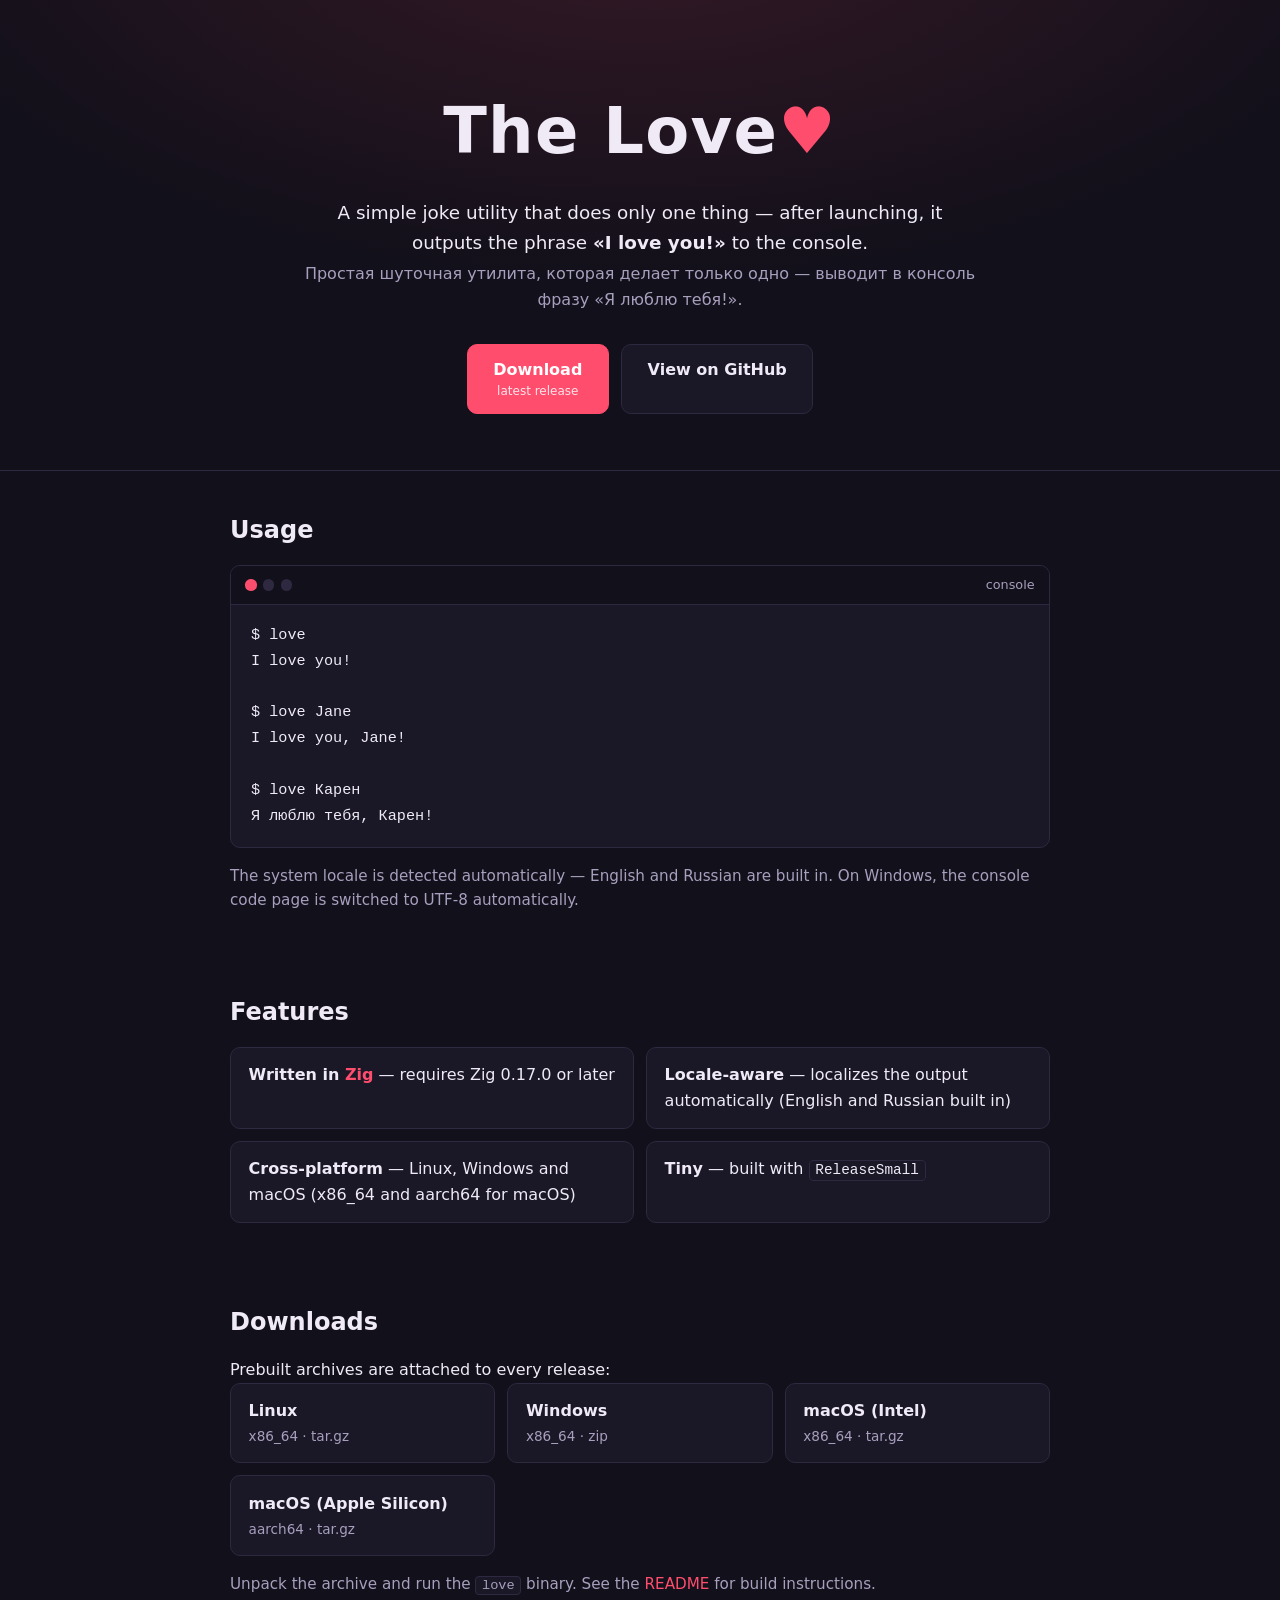
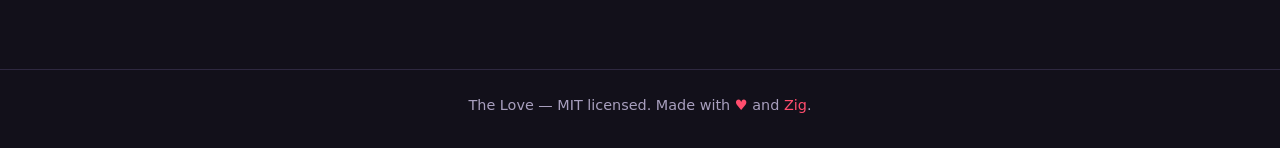
==== docs/index.html @ fef52444 "The landing page for the project has been added." ====
<!DOCTYPE html>
<html lang="en">
<head>
  <meta charset="UTF-8">
  <meta name="viewport" content="width=device-width, initial-scale=1.0">
  <title>The Love — a simple joke utility written in Zig</title>
  <meta name="description" content="A simple joke utility that outputs 'I love you!' to the console. Written in Zig, cross-platform: Linux, Windows, macOS.">
  <link rel="stylesheet" href="./style.css">
</head>
<body>

  <header class="hero">
    <div class="container">
      <h1>The&nbsp;Love<span class="heart">&hearts;</span></h1>
      <p class="tagline">A simple joke utility that does only one thing —
        after launching, it outputs the phrase <strong>&laquo;I love you!&raquo;</strong> to the console.</p>
      <p class="tagline-ru">Простая шуточная утилита, которая делает только одно — выводит в консоль фразу «Я люблю тебя!».</p>

      <div class="download-buttons">
        <a class="btn btn-primary" href="https://github.com/ktarasov/love/releases/latest"
           title="All releases">Download <span class="btn-sub">latest release</span></a>
        <a class="btn" href="https://github.com/ktarasov/love" title="Source code on GitHub">View on GitHub</a>
      </div>
    </div>
  </header>

  <main class="container">

    <section id="usage">
      <h2>Usage</h2>
      <div class="terminal">
        <div class="terminal-bar"><span></span><span></span><span></span><em>console</em></div>
        <pre><code>$ love
I love you!

$ love Jane
I love you, Jane!

$ love &Kcy;&acy;&rcy;&iecy;&ncy;
Я люблю тебя, Карен!</code></pre>
      </div>
      <p class="note">The system locale is detected automatically — English and Russian are built in.
      On Windows, the console code page is switched to UTF-8 automatically.</p>
    </section>

    <section id="features">
      <h2>Features</h2>
      <ul class="features">
        <li><strong>Written in <a href="https://ziglang.org/">Zig</a></strong> — requires Zig 0.17.0 or later</li>
        <li><strong>Locale-aware</strong> — localizes the output automatically (English and Russian built in)</li>
        <li><strong>Cross-platform</strong> — Linux, Windows and macOS (x86_64 and aarch64 for macOS)</li>
        <li><strong>Tiny</strong> — built with <code>ReleaseSmall</code></li>
      </ul>
    </section>

    <section id="download">
      <h2>Downloads</h2>
      <p>Prebuilt archives are attached to every release:</p>
      <div class="downloads">
        <a href="https://github.com/ktarasov/love/releases/latest/download/love-x86_64-linux.tar.gz">
          Linux <span>x86_64 &middot; tar.gz</span></a>
        <a href="https://github.com/ktarasov/love/releases/latest/download/love-x86_64-windows.zip">
          Windows <span>x86_64 &middot; zip</span></a>
        <a href="https://github.com/ktarasov/love/releases/latest/download/love-x86_64-macos.tar.gz">
          macOS (Intel) <span>x86_64 &middot; tar.gz</span></a>
        <a href="https://github.com/ktarasov/love/releases/latest/download/love-aarch64-macos.tar.gz">
          macOS (Apple Silicon) <span>aarch64 &middot; tar.gz</span></a>
      </div>
      <p class="note">Unpack the archive and run the <code>love</code> binary.
      See the <a href="https://github.com/ktarasov/love#readme">README</a> for build instructions.</p>
    </section>

  </main>

  <footer>
    <div class="container">
      <p>The Love &mdash; MIT licensed. Made with <span class="heart">&hearts;</span> and
        <a href="https://ziglang.org/">Zig</a>.</p>
    </div>
  </footer>

</body>
</html>
---- docs/style.css ----
/* The Love — GitHub Pages landing */

:root {
  --bg: #12101a;
  --bg-alt: #1a1726;
  --fg: #efeaf6;
  --fg-dim: #a89fbe;
  --accent: #ff4d6d;
  --accent-soft: rgba(255, 77, 109, 0.15);
  --border: #2e2840;
  --radius: 10px;
}

* {
  margin: 0;
  padding: 0;
  box-sizing: border-box;
}

body {
  font-family: system-ui, -apple-system, "Segoe UI", Roboto, sans-serif;
  background: var(--bg);
  color: var(--fg);
  line-height: 1.6;
}

.container {
  max-width: 860px;
  margin: 0 auto;
  padding: 0 1.25rem;
}

a {
  color: var(--accent);
  text-decoration: none;
}

a:hover {
  text-decoration: underline;
}

/* Hero */

.hero {
  background:
    radial-gradient(ellipse 60% 80% at 50% -20%, var(--accent-soft), transparent),
    var(--bg);
  text-align: center;
  padding: 5rem 0 3.5rem;
  border-bottom: 1px solid var(--border);
}

.hero h1 {
  font-size: clamp(2.5rem, 8vw, 4rem);
  letter-spacing: 0.02em;
}

.heart {
  color: var(--accent);
}

.tagline {
  margin: 1rem auto 0.25rem;
  font-size: 1.15rem;
  max-width: 42rem;
}

.tagline-ru {
  color: var(--fg-dim);
  max-width: 42rem;
  margin: 0 auto;
}

/* Buttons */

.download-buttons {
  margin-top: 2rem;
  display: flex;
  gap: 0.75rem;
  justify-content: center;
  flex-wrap: wrap;
}

.btn {
  display: inline-block;
  padding: 0.7rem 1.6rem;
  border: 1px solid var(--border);
  border-radius: var(--radius);
  background: var(--bg-alt);
  color: var(--fg);
  font-weight: 600;
  transition: border-color 0.15s, transform 0.15s;
}

.btn:hover {
  border-color: var(--accent);
  text-decoration: none;
  transform: translateY(-2px);
}

.btn-primary {
  background: var(--accent);
  border-color: var(--accent);
  color: #fff;
}

.btn-primary:hover {
  filter: brightness(1.1);
}

.btn-sub {
  display: block;
  font-size: 0.75rem;
  font-weight: 400;
  opacity: 0.85;
}

/* Sections */

section {
  padding: 2.5rem 0;
}

section h2 {
  font-size: 1.5rem;
  margin-bottom: 1rem;
}

.note {
  margin-top: 1rem;
  color: var(--fg-dim);
  font-size: 0.95rem;
}

code {
  font-family: ui-monospace, "Cascadia Code", "JetBrains Mono", Consolas, monospace;
  background: var(--bg-alt);
  border: 1px solid var(--border);
  border-radius: 4px;
  padding: 0.1em 0.4em;
  font-size: 0.9em;
}

/* Terminal demo */

.terminal {
  border: 1px solid var(--border);
  border-radius: var(--radius);
  overflow: hidden;
  background: var(--bg-alt);
}

.terminal-bar {
  display: flex;
  align-items: center;
  gap: 0.4rem;
  padding: 0.55rem 0.9rem;
  background: var(--bg);
  border-bottom: 1px solid var(--border);
}

.terminal-bar span {
  width: 0.7rem;
  height: 0.7rem;
  border-radius: 50%;
  background: var(--border);
}

.terminal-bar span:first-child {
  background: var(--accent);
}

.terminal-bar em {
  margin-left: auto;
  font-style: normal;
  font-size: 0.8rem;
  color: var(--fg-dim);
}

.terminal pre {
  padding: 1.1rem 1.25rem;
  overflow-x: auto;
}

.terminal code {
  background: none;
  border: none;
  padding: 0;
  font-size: 0.95rem;
  line-height: 1.7;
}

/* Features */

.features {
  list-style: none;
  display: grid;
  grid-template-columns: repeat(auto-fit, minmax(20rem, 1fr));
  gap: 0.75rem;
}

.features li {
  background: var(--bg-alt);
  border: 1px solid var(--border);
  border-radius: var(--radius);
  padding: 0.9rem 1.1rem;
}

/* Downloads grid */

.downloads {
  display: grid;
  grid-template-columns: repeat(auto-fit, minmax(15rem, 1fr));
  gap: 0.75rem;
}

.downloads a {
  display: flex;
  flex-direction: column;
  gap: 0.15rem;
  background: var(--bg-alt);
  border: 1px solid var(--border);
  border-radius: var(--radius);
  padding: 0.9rem 1.1rem;
  color: var(--fg);
  font-weight: 600;
  transition: border-color 0.15s;
}

.downloads a:hover {
  border-color: var(--accent);
  text-decoration: none;
}

.downloads span {
  font-weight: 400;
  font-size: 0.85rem;
  color: var(--fg-dim);
}

/* Footer */

footer {
  border-top: 1px solid var(--border);
  padding: 1.5rem 0 2rem;
  text-align: center;
  color: var(--fg-dim);
  font-size: 0.9rem;
  margin-top: 2rem;
}
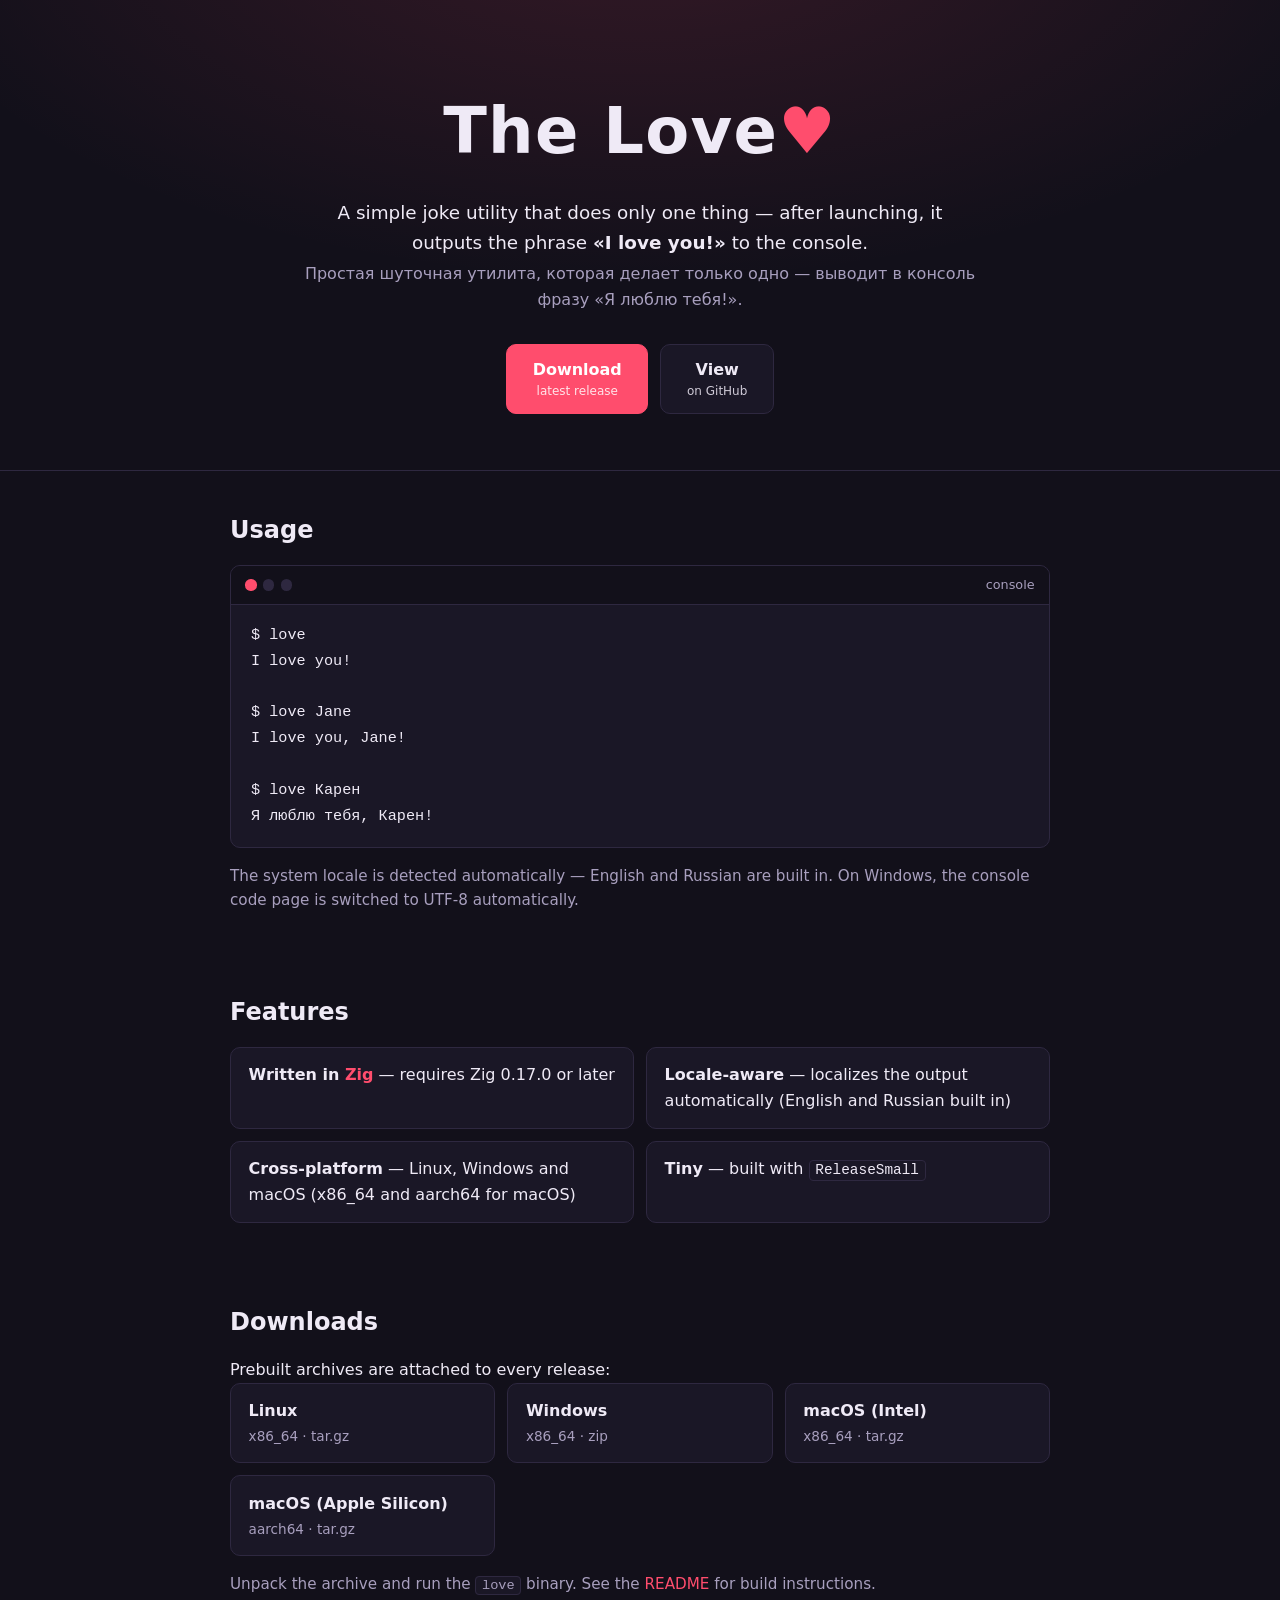
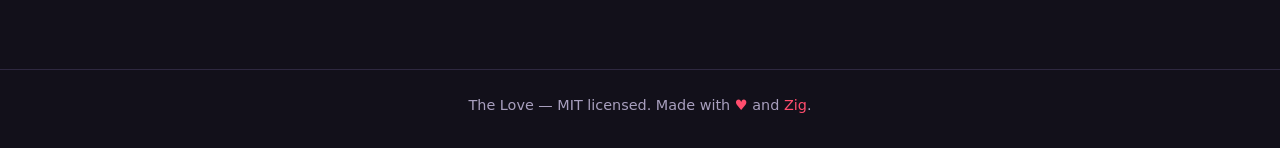
==== commit 8a441c35: "Changed text on button "View on GitHub"" ====
--- a/docs/index.html
+++ b/docs/index.html
@@ -1,36 +1,42 @@
 <!DOCTYPE html>
 <html lang="en">
+
 <head>
-  <meta charset="UTF-8">
-  <meta name="viewport" content="width=device-width, initial-scale=1.0">
-  <title>The Love — a simple joke utility written in Zig</title>
-  <meta name="description" content="A simple joke utility that outputs 'I love you!' to the console. Written in Zig, cross-platform: Linux, Windows, macOS.">
-  <link rel="stylesheet" href="./style.css">
+    <meta charset="UTF-8">
+    <meta name="viewport" content="width=device-width, initial-scale=1.0">
+    <title>The Love — a simple joke utility written in Zig</title>
+    <meta name="description"
+        content="A simple joke utility that outputs 'I love you!' to the console. Written in Zig, cross-platform: Linux, Windows, macOS.">
+    <meta name="yandex-verification" content="5ebb73162f489d14">
+    <link rel="stylesheet" href="./style.css">
 </head>
+
 <body>
 
-  <header class="hero">
-    <div class="container">
-      <h1>The&nbsp;Love<span class="heart">&hearts;</span></h1>
-      <p class="tagline">A simple joke utility that does only one thing —
-        after launching, it outputs the phrase <strong>&laquo;I love you!&raquo;</strong> to the console.</p>
-      <p class="tagline-ru">Простая шуточная утилита, которая делает только одно — выводит в консоль фразу «Я люблю тебя!».</p>
+    <header class="hero">
+        <div class="container">
+            <h1>The&nbsp;Love<span class="heart">&hearts;</span></h1>
+            <p class="tagline">A simple joke utility that does only one thing —
+                after launching, it outputs the phrase <strong>&laquo;I love you!&raquo;</strong> to the console.</p>
+            <p class="tagline-ru">Простая шуточная утилита, которая делает только одно — выводит в консоль фразу «Я
+                люблю тебя!».</p>
 
-      <div class="download-buttons">
-        <a class="btn btn-primary" href="https://github.com/ktarasov/love/releases/latest"
-           title="All releases">Download <span class="btn-sub">latest release</span></a>
-        <a class="btn" href="https://github.com/ktarasov/love" title="Source code on GitHub">View on GitHub</a>
-      </div>
-    </div>
-  </header>
+            <div class="download-buttons">
+                <a class="btn btn-primary" href="https://github.com/ktarasov/love/releases/latest"
+                    title="All releases">Download <span class="btn-sub">latest release</span></a>
+                <a class="btn" href="https://github.com/ktarasov/love" 
+                    title="Source code on GitHub">View <span class="btn-sub">on GitHub</span></a>
+            </div>
+        </div>
+    </header>
 
-  <main class="container">
+    <main class="container">
 
-    <section id="usage">
-      <h2>Usage</h2>
-      <div class="terminal">
-        <div class="terminal-bar"><span></span><span></span><span></span><em>console</em></div>
-        <pre><code>$ love
+        <section id="usage">
+            <h2>Usage</h2>
+            <div class="terminal">
+                <div class="terminal-bar"><span></span><span></span><span></span><em>console</em></div>
+                <pre><code>$ love
 I love you!
 
 $ love Jane
@@ -38,46 +44,65 @@
 
 $ love &Kcy;&acy;&rcy;&iecy;&ncy;
 Я люблю тебя, Карен!</code></pre>
-      </div>
-      <p class="note">The system locale is detected automatically — English and Russian are built in.
-      On Windows, the console code page is switched to UTF-8 automatically.</p>
-    </section>
+            </div>
+            <p class="note">The system locale is detected automatically — English and Russian are built in.
+                On Windows, the console code page is switched to UTF-8 automatically.</p>
+        </section>
 
-    <section id="features">
-      <h2>Features</h2>
-      <ul class="features">
-        <li><strong>Written in <a href="https://ziglang.org/">Zig</a></strong> — requires Zig 0.17.0 or later</li>
-        <li><strong>Locale-aware</strong> — localizes the output automatically (English and Russian built in)</li>
-        <li><strong>Cross-platform</strong> — Linux, Windows and macOS (x86_64 and aarch64 for macOS)</li>
-        <li><strong>Tiny</strong> — built with <code>ReleaseSmall</code></li>
-      </ul>
-    </section>
+        <section id="features">
+            <h2>Features</h2>
+            <ul class="features">
+                <li><strong>Written in <a href="https://ziglang.org/">Zig</a></strong> — requires Zig 0.17.0 or later
+                </li>
+                <li><strong>Locale-aware</strong> — localizes the output automatically (English and Russian built in)
+                </li>
+                <li><strong>Cross-platform</strong> — Linux, Windows and macOS (x86_64 and aarch64 for macOS)</li>
+                <li><strong>Tiny</strong> — built with <code>ReleaseSmall</code></li>
+            </ul>
+        </section>
 
-    <section id="download">
-      <h2>Downloads</h2>
-      <p>Prebuilt archives are attached to every release:</p>
-      <div class="downloads">
-        <a href="https://github.com/ktarasov/love/releases/latest/download/love-x86_64-linux.tar.gz">
-          Linux <span>x86_64 &middot; tar.gz</span></a>
-        <a href="https://github.com/ktarasov/love/releases/latest/download/love-x86_64-windows.zip">
-          Windows <span>x86_64 &middot; zip</span></a>
-        <a href="https://github.com/ktarasov/love/releases/latest/download/love-x86_64-macos.tar.gz">
-          macOS (Intel) <span>x86_64 &middot; tar.gz</span></a>
-        <a href="https://github.com/ktarasov/love/releases/latest/download/love-aarch64-macos.tar.gz">
-          macOS (Apple Silicon) <span>aarch64 &middot; tar.gz</span></a>
-      </div>
-      <p class="note">Unpack the archive and run the <code>love</code> binary.
-      See the <a href="https://github.com/ktarasov/love#readme">README</a> for build instructions.</p>
-    </section>
+        <section id="download">
+            <h2>Downloads</h2>
+            <p>Prebuilt archives are attached to every release:</p>
+            <div class="downloads">
+                <a href="https://github.com/ktarasov/love/releases/latest/download/love-x86_64-linux.tar.gz">
+                    Linux <span>x86_64 &middot; tar.gz</span></a>
+                <a href="https://github.com/ktarasov/love/releases/latest/download/love-x86_64-windows.zip">
+                    Windows <span>x86_64 &middot; zip</span></a>
+                <a href="https://github.com/ktarasov/love/releases/latest/download/love-x86_64-macos.tar.gz">
+                    macOS (Intel) <span>x86_64 &middot; tar.gz</span></a>
+                <a href="https://github.com/ktarasov/love/releases/latest/download/love-aarch64-macos.tar.gz">
+                    macOS (Apple Silicon) <span>aarch64 &middot; tar.gz</span></a>
+            </div>
+            <p class="note">Unpack the archive and run the <code>love</code> binary.
+                See the <a href="https://github.com/ktarasov/love#readme">README</a> for build instructions.</p>
+        </section>
 
-  </main>
+    </main>
 
-  <footer>
-    <div class="container">
-      <p>The Love &mdash; MIT licensed. Made with <span class="heart">&hearts;</span> and
-        <a href="https://ziglang.org/">Zig</a>.</p>
-    </div>
-  </footer>
+    <footer>
+        <div class="container">
+            <p>The Love &mdash; MIT licensed. Made with <span class="heart">&hearts;</span> and
+                <a href="https://ziglang.org/">Zig</a>.
+            </p>
+        </div>
+    </footer>
 
+    <!-- Yandex.Metrika counter -->
+    <script type="text/javascript">
+        (function (m, e, t, r, i, k, a) {
+            m[i] = m[i] || function () { (m[i].a = m[i].a || []).push(arguments) };
+            m[i].l = 1 * new Date();
+            for (var j = 0; j < document.scripts.length; j++) { if (document.scripts[j].src === r) { return; } }
+            k = e.createElement(t), a = e.getElementsByTagName(t)[0], k.async = 1, k.src = r, a.parentNode.insertBefore(k, a)
+        })(window, document, 'script', 'https://mc.yandex.ru/metrika/tag.js?id=113580039', 'ym');
+
+        ym(113580039, 'init', { ssr: true, webvisor: true, clickmap: true, ecommerce: "dataLayer", referrer: document.referrer, url: location.href, accurateTrackBounce: true, trackLinks: true });
+    </script>
+    <noscript>
+        <div><img src="https://mc.yandex.ru/watch/113580039" style="position:absolute; left:-9999px;" alt="" /></div>
+    </noscript>
+    <!-- /Yandex.Metrika counter -->
 </body>
-</html>
+
+</html>
